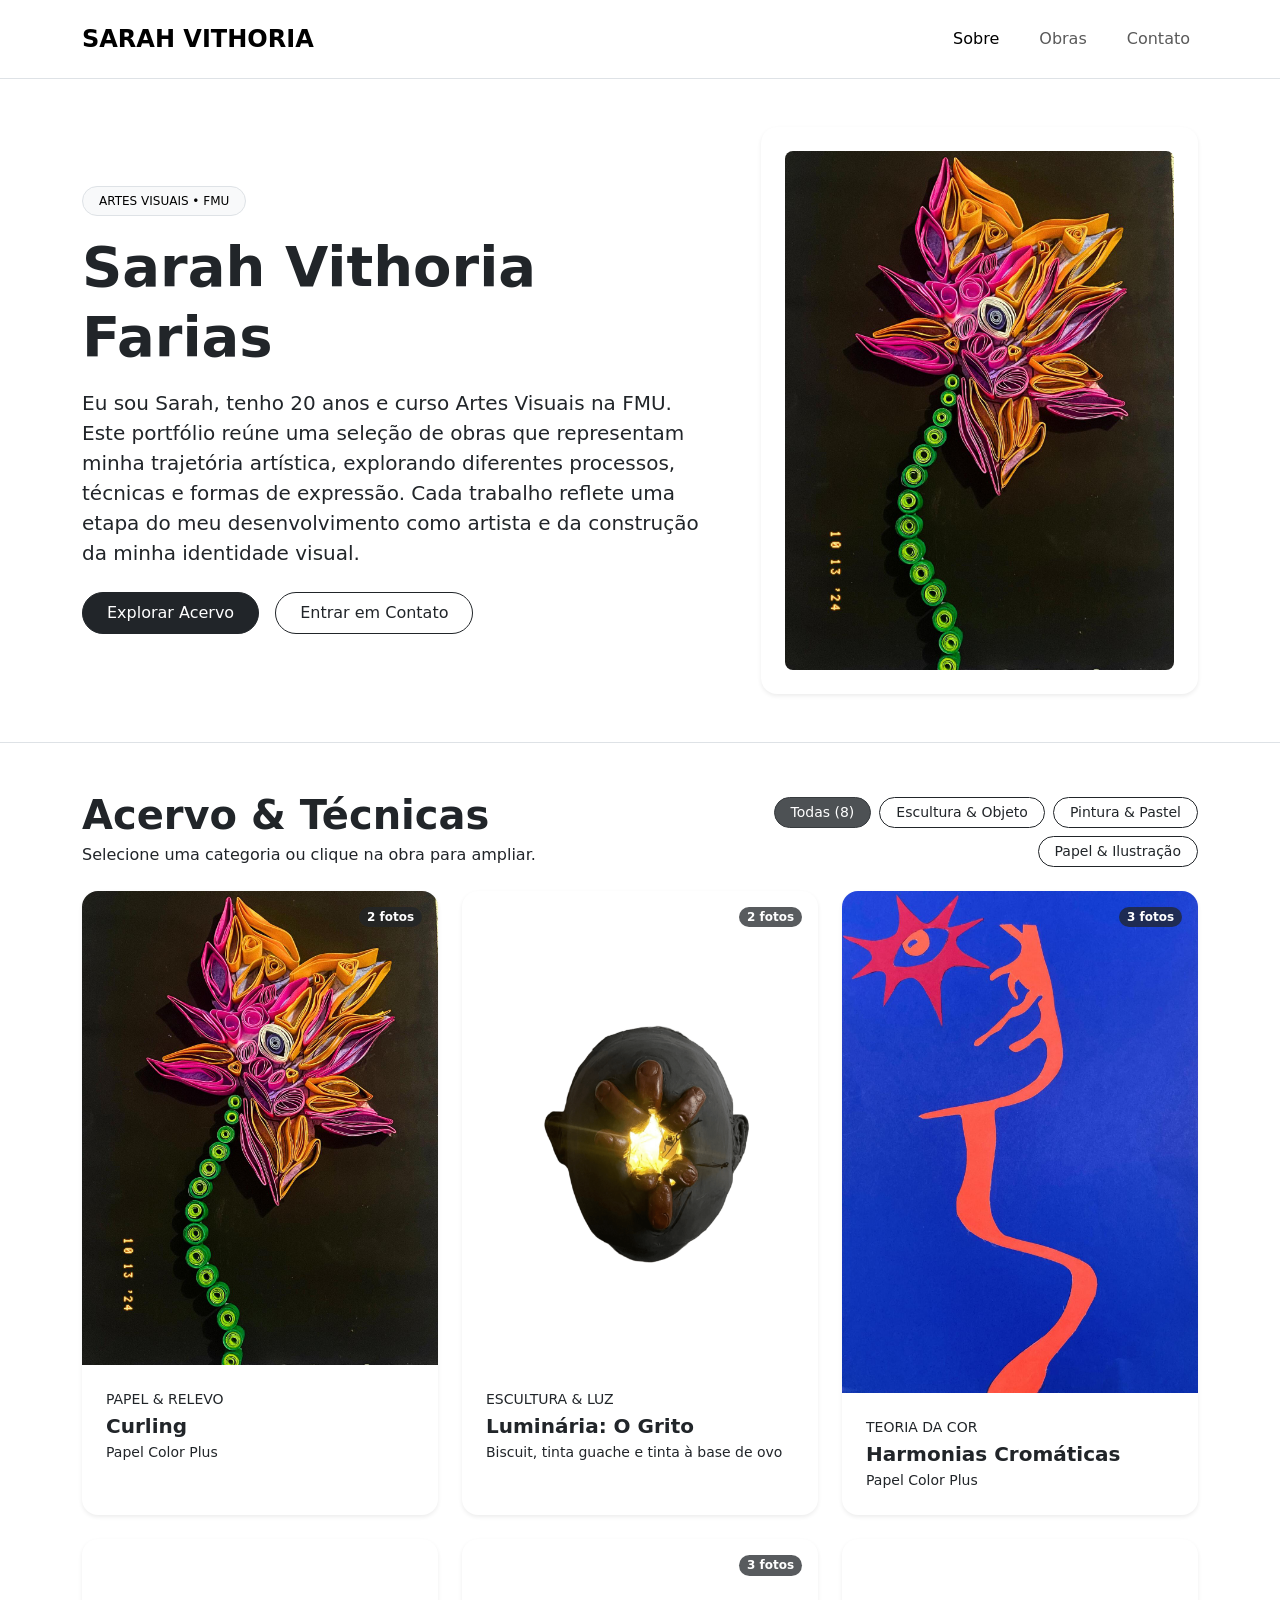
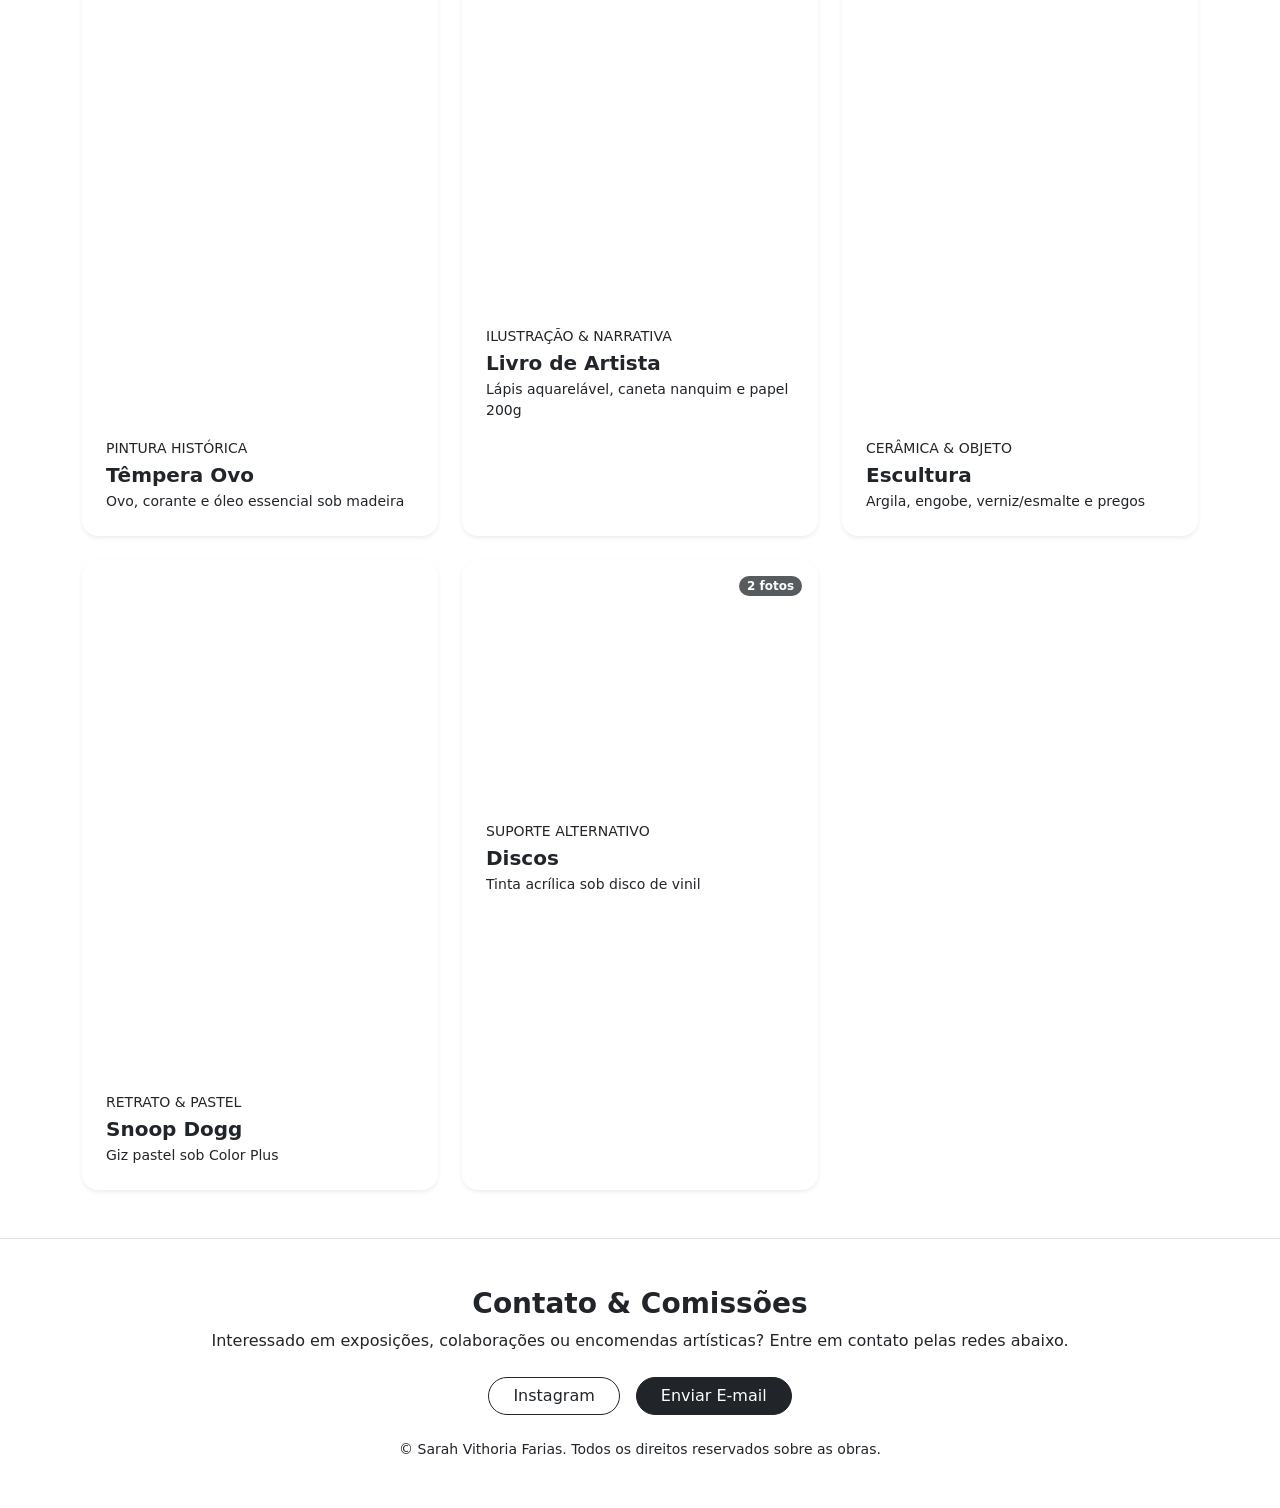
==== index.html @ d088f9b6 "feat: adiciona estrutura de pastas inicial do projeto, cria um index base com 8 obras" ====
<!DOCTYPE html>
<html lang="pt-BR">

<head>
    <meta charset="UTF-8">
    <meta name="viewport" content="width=device-width, initial-scale=1.0">

    <meta http-equiv="Content-Security-Policy"
        content="default-src 'self'; script-src 'self' https://cdn.jsdelivr.net; style-src 'self' https://cdn.jsdelivr.net https://fonts.googleapis.com; font-src 'self' https://fonts.gstatic.com; img-src 'self' data:; connect-src 'self'; frame-ancestors 'none'; base-uri 'self'; form-action 'self';">
    <meta name="referrer" content="strict-origin-when-cross-origin">

    <title>Sarah Vithoria Farias | Portfólio de Artes Visuais</title>
    <meta name="description"
        content="Portfólio artístico de Sarah Vithoria Farias — estudante de Artes Visuais na FMU. Esculturas, ilustrações, têmpera, quilling e pinturas.">
    <meta name="author" content="Sarah Vithoria Farias">

    <link rel="preconnect" href="https://fonts.googleapis.com">
    <link rel="preconnect" href="https://fonts.gstatic.com" crossorigin>
    <link
        href="https://fonts.googleapis.com/css2?family=Cormorant+Garamond:ital,wght@0,500;0,600;0,700;1,500&family=Plus+Jakarta+Sans:wght@300;400;500;600&display=swap"
        rel="stylesheet">

    <link href="https://cdn.jsdelivr.net/npm/bootstrap@5.3.3/dist/css/bootstrap.min.css" rel="stylesheet"
        integrity="sha384-QWTKZyjpPEjISv5WaRU9OFeRpok6YctnYmDr5pNlyT2bRjXh0JMhjY6hW+ALEwIH" crossorigin="anonymous">

    <link rel="stylesheet" href="assets/css/custom.css">
</head>

<body class="bg-gallery text-ink">

    <header class="sticky-top bg-gallery-blur border-bottom border-subtle">
        <nav class="navbar navbar-expand-md py-3" aria-label="Navegação principal">
            <div class="container">
                <a class="navbar-brand font-serif fw-bold fs-4 tracking-wide text-ink" href="#inicio">
                    SARAH VITHORIA
                </a>
                <button class="navbar-toggler border-0 shadow-none" type="button" data-bs-toggle="collapse"
                    data-bs-target="#menuPrincipal" aria-controls="menuPrincipal" aria-expanded="false"
                    aria-label="Alternar navegação">
                    <span class="navbar-toggler-icon"></span>
                </button>
                <div class="collapse navbar-collapse justify-content-end" id="menuPrincipal">
                    <ul class="navbar-nav gap-md-4 pt-3 pt-md-0">
                        <li class="nav-item">
                            <a class="nav-link active" href="#sobre">Sobre</a>
                        </li>
                        <li class="nav-item">
                            <a class="nav-link" href="#obras">Obras</a>
                        </li>
                        <li class="nav-item">
                            <a class="nav-link" href="#contato">Contato</a>
                        </li>
                    </ul>
                </div>
            </div>
        </nav>
    </header>

    <main id="inicio">

        <section id="sobre" class="py-5 py-lg-6 border-bottom border-subtle">
            <div class="container">
                <div class="row align-items-center g-4 g-lg-5">
                    <div class="col-12 col-lg-7 order-2 order-lg-1">
                        <span
                            class="badge rounded-pill text-bg-light border px-3 py-2 mb-3 text-uppercase tracking-wider small fw-medium">
                            Artes Visuais • FMU
                        </span>
                        <h1 class="display-4 font-serif fw-bold mb-3 lh-sm">
                            Sarah Vithoria Farias
                        </h1>
                        <p class="lead text-muted-ink mb-4">
                            Eu sou Sarah, tenho 20 anos e curso Artes Visuais na FMU. Este portfólio reúne uma seleção
                            de obras que representam minha trajetória artística, explorando diferentes processos,
                            técnicas e formas de expressão. Cada trabalho reflete uma etapa do meu desenvolvimento como
                            artista e da construção da minha identidade visual.
                        </p>
                        <div class="d-flex flex-wrap gap-3">
                            <a href="#obras" class="btn btn-dark rounded-pill px-4 py-2">
                                Explorar Acervo
                            </a>
                            <a href="#contato" class="btn btn-outline-dark rounded-pill px-4 py-2">
                                Entrar em Contato
                            </a>
                        </div>
                    </div>

                    <div class="col-12 col-lg-5 order-1 order-lg-2 text-center">
                        <div class="hero-art-frame p-3 p-sm-4 rounded-4 bg-white shadow-sm">
                            <img src="assets/img/obras/curling-01.jpg"
                                alt="Obra Curling em papel Color Plus por Sarah Vithoria Farias"
                                class="img-fluid rounded-3 protected-art" decoding="async">
                        </div>
                    </div>
                </div>
            </div>
        </section>

        <section id="obras" class="py-5 py-lg-6">
            <div class="container">
                <div class="row mb-4 align-items-end">
                    <div class="col-12 col-md-6">
                        <h2 class="display-6 font-serif fw-bold mb-1">Acervo &amp; Técnicas</h2>
                        <p class="text-muted-ink mb-0">Selecione uma categoria ou clique na obra para ampliar.</p>
                    </div>

                    <div class="col-12 col-md-6 mt-3 mt-md-0">
                        <div class="d-flex flex-nowrap flex-md-wrap justify-content-md-end gap-2 overflow-auto pb-2 pb-md-0"
                            role="group" aria-label="Filtrar obras por técnica">
                            <button type="button" class="btn btn-sm btn-dark rounded-pill px-3 filter-btn active"
                                data-filter="all">Todas (8)</button>
                            <button type="button" class="btn btn-sm btn-outline-dark rounded-pill px-3 filter-btn"
                                data-filter="escultura">Escultura &amp; Objeto</button>
                            <button type="button" class="btn btn-sm btn-outline-dark rounded-pill px-3 filter-btn"
                                data-filter="pintura">Pintura &amp; Pastel</button>
                            <button type="button" class="btn btn-sm btn-outline-dark rounded-pill px-3 filter-btn"
                                data-filter="papel">Papel &amp; Ilustração</button>
                        </div>
                    </div>
                </div>

                <div class="row g-4" id="galeria-grid">

                    <article class="col-12 col-sm-6 col-lg-4 art-item" data-category="papel">
                        <div class="card h-100 border-0 shadow-sm rounded-4 overflow-hidden art-card" role="button"
                            tabindex="0" data-title="Curling" data-technique="Papel Color Plus"
                            data-description="Exploração tridimensional de volume, luz, sombra e ritmo cromático através da técnica de quilling/curling em papel Color Plus."
                            data-images="assets/img/obras/curling-01.jpg,assets/img/obras/curling-02.jpg">
                            <div class="art-thumb-wrapper">
                                <img src="assets/img/obras/curling-01.jpg" class="card-img-top protected-art"
                                    alt="Curling - Papel Color Plus" loading="lazy" decoding="async">
                                <span
                                    class="badge bg-dark bg-opacity-75 position-absolute top-0 end-0 m-3 rounded-pill">2
                                    fotos</span>
                            </div>
                            <div class="card-body p-4">
                                <span class="text-uppercase small text-muted-ink tracking-wider d-block mb-1">Papel
                                    &amp; Relevo</span>
                                <h3 class="h5 font-serif fw-bold mb-1">Curling</h3>
                                <p class="small text-muted-ink mb-0">Papel Color Plus</p>
                            </div>
                        </div>
                    </article>

                    <article class="col-12 col-sm-6 col-lg-4 art-item" data-category="escultura">
                        <div class="card h-100 border-0 shadow-sm rounded-4 overflow-hidden art-card" role="button"
                            tabindex="0" data-title="Luminária: O Grito"
                            data-technique="Biscuit, tinta guache e tinta à base de ovo"
                            data-description="Escultura funcional que investiga a tensão expressiva e o contraste entre luz interna e opacidade da matéria."
                            data-images="assets/img/obras/luminaria-grito-01.png,assets/img/obras/luminaria-grito-02.png">
                            <div class="art-thumb-wrapper is-cutout">
                                <img src="assets/img/obras/luminaria-grito-01.png" class="card-img-top protected-art"
                                    alt="Luminária: O Grito" loading="lazy" decoding="async">
                                <span
                                    class="badge bg-dark bg-opacity-75 position-absolute top-0 end-0 m-3 rounded-pill">2
                                    fotos</span>
                            </div>
                            <div class="card-body p-4">
                                <span class="text-uppercase small text-muted-ink tracking-wider d-block mb-1">Escultura
                                    &amp; Luz</span>
                                <h3 class="h5 font-serif fw-bold mb-1">Luminária: O Grito</h3>
                                <p class="small text-muted-ink mb-0">Biscuit, tinta guache e tinta à base de ovo</p>
                            </div>
                        </div>
                    </article>

                    <article class="col-12 col-sm-6 col-lg-4 art-item" data-category="papel">
                        <div class="card h-100 border-0 shadow-sm rounded-4 overflow-hidden art-card" role="button"
                            tabindex="0" data-title="Harmonias Cromáticas"
                            data-technique="Papel Color Plus (Recorte e Colagem)"
                            data-description="Série de estudos de contraste simultâneo, temperatura e interação entre cores complementares e análogas."
                            data-images="assets/img/obras/harmonias-cromaticas-01.jpg,assets/img/obras/harmonias-cromaticas-02.jpg,assets/img/obras/harmonias-cromaticas-03.jpg">
                            <div class="art-thumb-wrapper">
                                <img src="assets/img/obras/harmonias-cromaticas-01.jpg"
                                    class="card-img-top protected-art" alt="Harmonias Cromáticas - Papel Color Plus"
                                    loading="lazy" decoding="async">
                                <span
                                    class="badge bg-dark bg-opacity-75 position-absolute top-0 end-0 m-3 rounded-pill">3
                                    fotos</span>
                            </div>
                            <div class="card-body p-4">
                                <span class="text-uppercase small text-muted-ink tracking-wider d-block mb-1">Teoria da
                                    Cor</span>
                                <h3 class="h5 font-serif fw-bold mb-1">Harmonias Cromáticas</h3>
                                <p class="small text-muted-ink mb-0">Papel Color Plus</p>
                            </div>
                        </div>
                    </article>

                    <article class="col-12 col-sm-6 col-lg-4 art-item" data-category="pintura">
                        <div class="card h-100 border-0 shadow-sm rounded-4 overflow-hidden art-card" role="button"
                            tabindex="0" data-title="Têmpera Ovo"
                            data-technique="Ovo, corante e óleo essencial sob madeira"
                            data-description="Pesquisa de técnicas pictóricas históricas utilizando emulsão natural de gema de ovo e pigmentos sobre suporte de madeira."
                            data-images="assets/img/obras/tempera-ovo-01.png">
                            <div class="art-thumb-wrapper is-cutout">
                                <img src="assets/img/obras/tempera-ovo-01.png" class="card-img-top protected-art"
                                    alt="Têmpera Ovo sob madeira" loading="lazy" decoding="async">
                            </div>
                            <div class="card-body p-4">
                                <span class="text-uppercase small text-muted-ink tracking-wider d-block mb-1">Pintura
                                    Histórica</span>
                                <h3 class="h5 font-serif fw-bold mb-1">Têmpera Ovo</h3>
                                <p class="small text-muted-ink mb-0">Ovo, corante e óleo essencial sob madeira</p>
                            </div>
                        </div>
                    </article>

                    <article class="col-12 col-sm-6 col-lg-4 art-item" data-category="papel">
                        <div class="card h-100 border-0 shadow-sm rounded-4 overflow-hidden art-card" role="button"
                            tabindex="0" data-title="Livro de Artista"
                            data-technique="Lápis aquarelável, caneta nanquim e papel 200g"
                            data-description="Narrativas visuais que transitam entre a cultura urbana paulistana, cotidiano e simbolismo gráfico."
                            data-images="assets/img/obras/masp-01.jpg,assets/img/obras/moto-01.jpg,assets/img/obras/pecado-01.jpg">
                            <div class="art-thumb-wrapper">
                                <img src="assets/img/obras/masp-01.jpg" class="card-img-top protected-art"
                                    alt="Livro de Artista - Lápis aquarelável e nanquim" loading="lazy"
                                    decoding="async">
                                <span
                                    class="badge bg-dark bg-opacity-75 position-absolute top-0 end-0 m-3 rounded-pill">3
                                    fotos</span>
                            </div>
                            <div class="card-body p-4">
                                <span class="text-uppercase small text-muted-ink tracking-wider d-block mb-1">Ilustração
                                    &amp; Narrativa</span>
                                <h3 class="h5 font-serif fw-bold mb-1">Livro de Artista</h3>
                                <p class="small text-muted-ink mb-0">Lápis aquarelável, caneta nanquim e papel 200g</p>
                            </div>
                        </div>
                    </article>

                    <article class="col-12 col-sm-6 col-lg-4 art-item" data-category="escultura">
                        <div class="card h-100 border-0 shadow-sm rounded-4 overflow-hidden art-card" role="button"
                            tabindex="0" data-title="Escultura" data-technique="Argila, engobe, verniz/esmalte e pregos"
                            data-description="Composição cerâmica que contrapõe a organicidade da argila esmaltada à rigidez industrial do metal."
                            data-images="assets/img/obras/escultura-pregos-01.png">
                            <div class="art-thumb-wrapper is-cutout">
                                <img src="assets/img/obras/escultura-pregos-01.png" class="card-img-top protected-art"
                                    alt="Escultura em argila e pregos" loading="lazy" decoding="async">
                            </div>
                            <div class="card-body p-4">
                                <span class="text-uppercase small text-muted-ink tracking-wider d-block mb-1">Cerâmica
                                    &amp; Objeto</span>
                                <h3 class="h5 font-serif fw-bold mb-1">Escultura</h3>
                                <p class="small text-muted-ink mb-0">Argila, engobe, verniz/esmalte e pregos</p>
                            </div>
                        </div>
                    </article>

                    <article class="col-12 col-sm-6 col-lg-4 art-item" data-category="pintura">
                        <div class="card h-100 border-0 shadow-sm rounded-4 overflow-hidden art-card" role="button"
                            tabindex="0" data-title="Snoop Dogg" data-technique="Giz pastel sob papel Color Plus"
                            data-description="Retrato monocromático explorando luz, textura e movimento atmosférico com giz pastel seco sobre papel azul."
                            data-images="assets/img/obras/snoop-dogg-01.jpg">
                            <div class="art-thumb-wrapper">
                                <img src="assets/img/obras/snoop-dogg-01.jpg" class="card-img-top protected-art"
                                    alt="Snoop Dogg - Giz pastel sob Color Plus" loading="lazy" decoding="async">
                            </div>
                            <div class="card-body p-4">
                                <span class="text-uppercase small text-muted-ink tracking-wider d-block mb-1">Retrato
                                    &amp; Pastel</span>
                                <h3 class="h5 font-serif fw-bold mb-1">Snoop Dogg</h3>
                                <p class="small text-muted-ink mb-0">Giz pastel sob Color Plus</p>
                            </div>
                        </div>
                    </article>

                    <article class="col-12 col-sm-6 col-lg-4 art-item" data-category="pintura">
                        <div class="card h-100 border-0 shadow-sm rounded-4 overflow-hidden art-card" role="button"
                            tabindex="0" data-title="Discos" data-technique="Tinta acrílica sob disco de vinil"
                            data-description="Ressignificação de suporte analógico através da pintura acrílica com temática celestial e dualidade entre Sol e Lua."
                            data-images="assets/img/obras/disco-01.png,assets/img/obras/disco-02.png">
                            <div class="art-thumb-wrapper is-cutout">
                                <img src="assets/img/obras/disco-01.png" class="card-img-top protected-art"
                                    alt="Discos - Tinta acrílica sob disco de vinil" loading="lazy" decoding="async">
                                <span
                                    class="badge bg-dark bg-opacity-75 position-absolute top-0 end-0 m-3 rounded-pill">2
                                    fotos</span>
                            </div>
                            <div class="card-body p-4">
                                <span class="text-uppercase small text-muted-ink tracking-wider d-block mb-1">Suporte
                                    Alternativo</span>
                                <h3 class="h5 font-serif fw-bold mb-1">Discos</h3>
                                <p class="small text-muted-ink mb-0">Tinta acrílica sob disco de vinil</p>
                            </div>
                        </div>
                    </article>

                </div>
            </div>
        </section>
    </main>

    <footer id="contato" class="py-5 bg-white border-top border-subtle">
        <div class="container text-center">
            <h2 class="h3 font-serif fw-bold mb-2">Contato &amp; Comissões</h2>
            <p class="text-muted-ink mb-4 mx-auto" style="max-width: 520px;">
                Interessado em exposições, colaborações ou encomendas artísticas? Entre em contato pelas redes abaixo.
            </p>
            <div class="d-flex justify-content-center flex-wrap gap-3 mb-4">
                <a href="https://instagram.com/" target="_blank" rel="noopener noreferrer"
                    class="btn btn-outline-dark rounded-pill px-4">
                    Instagram
                </a>
                <a href="mailto:contato@exemplo.com" class="btn btn-dark rounded-pill px-4">
                    Enviar E-mail
                </a>
            </div>
            <p class="small text-muted-ink mb-0">
                &copy; <span id="ano-atual"></span> Sarah Vithoria Farias. Todos os direitos reservados sobre as obras.
            </p>
        </div>
    </footer>

    <div class="modal fade" id="obraModal" tabindex="-1" aria-labelledby="obraModalLabel" aria-hidden="true">
        <div class="modal-dialog modal-dialog-centered modal-lg">
            <div class="modal-content border-0 rounded-4 overflow-hidden shadow-lg">
                <div class="modal-header border-bottom-0 pb-0 px-4 pt-4">
                    <div>
                        <span id="modal-tecnica"
                            class="text-uppercase small text-muted-ink tracking-wider d-block"></span>
                        <h3 class="modal-title h4 font-serif fw-bold" id="obraModalLabel"></h3>
                    </div>
                    <button type="button" class="btn-close shadow-none" data-bs-dismiss="modal"
                        aria-label="Fechar"></button>
                </div>
                <div class="modal-body p-4">
                    <div id="carouselObra" class="carousel slide bg-light rounded-3 overflow-hidden mb-3"
                        data-bs-ride="false">
                        <div class="carousel-inner" id="modal-carousel-inner"></div>
                        <button class="carousel-control-prev" type="button" data-bs-target="#carouselObra"
                            data-bs-slide="prev" id="btn-prev-slide">
                            <span class="carousel-control-prev-icon bg-dark rounded-circle p-3"
                                aria-hidden="true"></span>
                            <span class="visually-hidden">Anterior</span>
                        </button>
                        <button class="carousel-control-next" type="button" data-bs-target="#carouselObra"
                            data-bs-slide="next" id="btn-next-slide">
                            <span class="carousel-control-next-icon bg-dark rounded-circle p-3"
                                aria-hidden="true"></span>
                            <span class="visually-hidden">Próxima</span>
                        </button>
                    </div>
                    <p id="modal-descricao" class="text-muted-ink mb-0"></p>
                </div>
            </div>
        </div>
    </div>

    <script src="https://cdn.jsdelivr.net/npm/bootstrap@5.3.3/dist/js/bootstrap.bundle.min.js"
        integrity="sha384-YvpcrYf0tY3lHB60NNkmXc5s9fDVZLESaAA55NDzOxhy9GkcIdslK1eN7N6jIeHz"
        crossorigin="anonymous"></script>

    <script src="assets/js/app.js"></script>
</body>

</html>
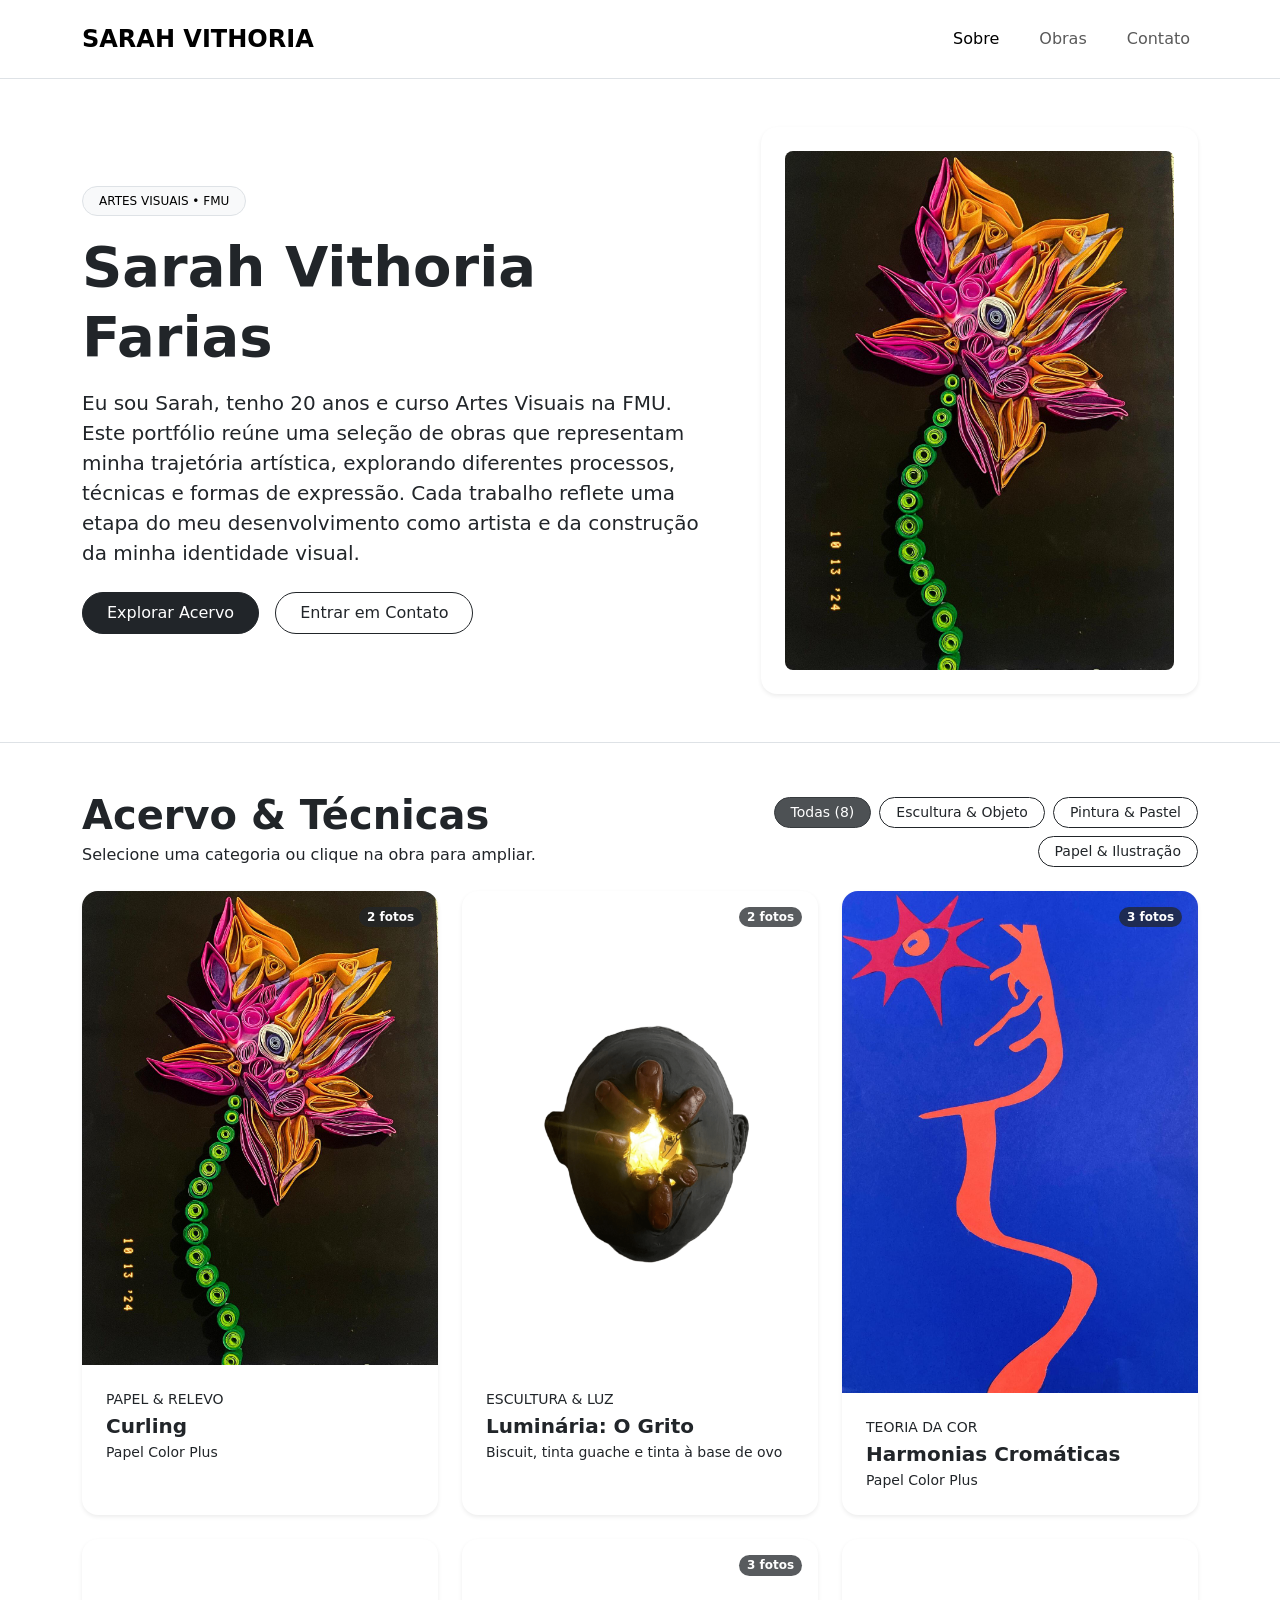
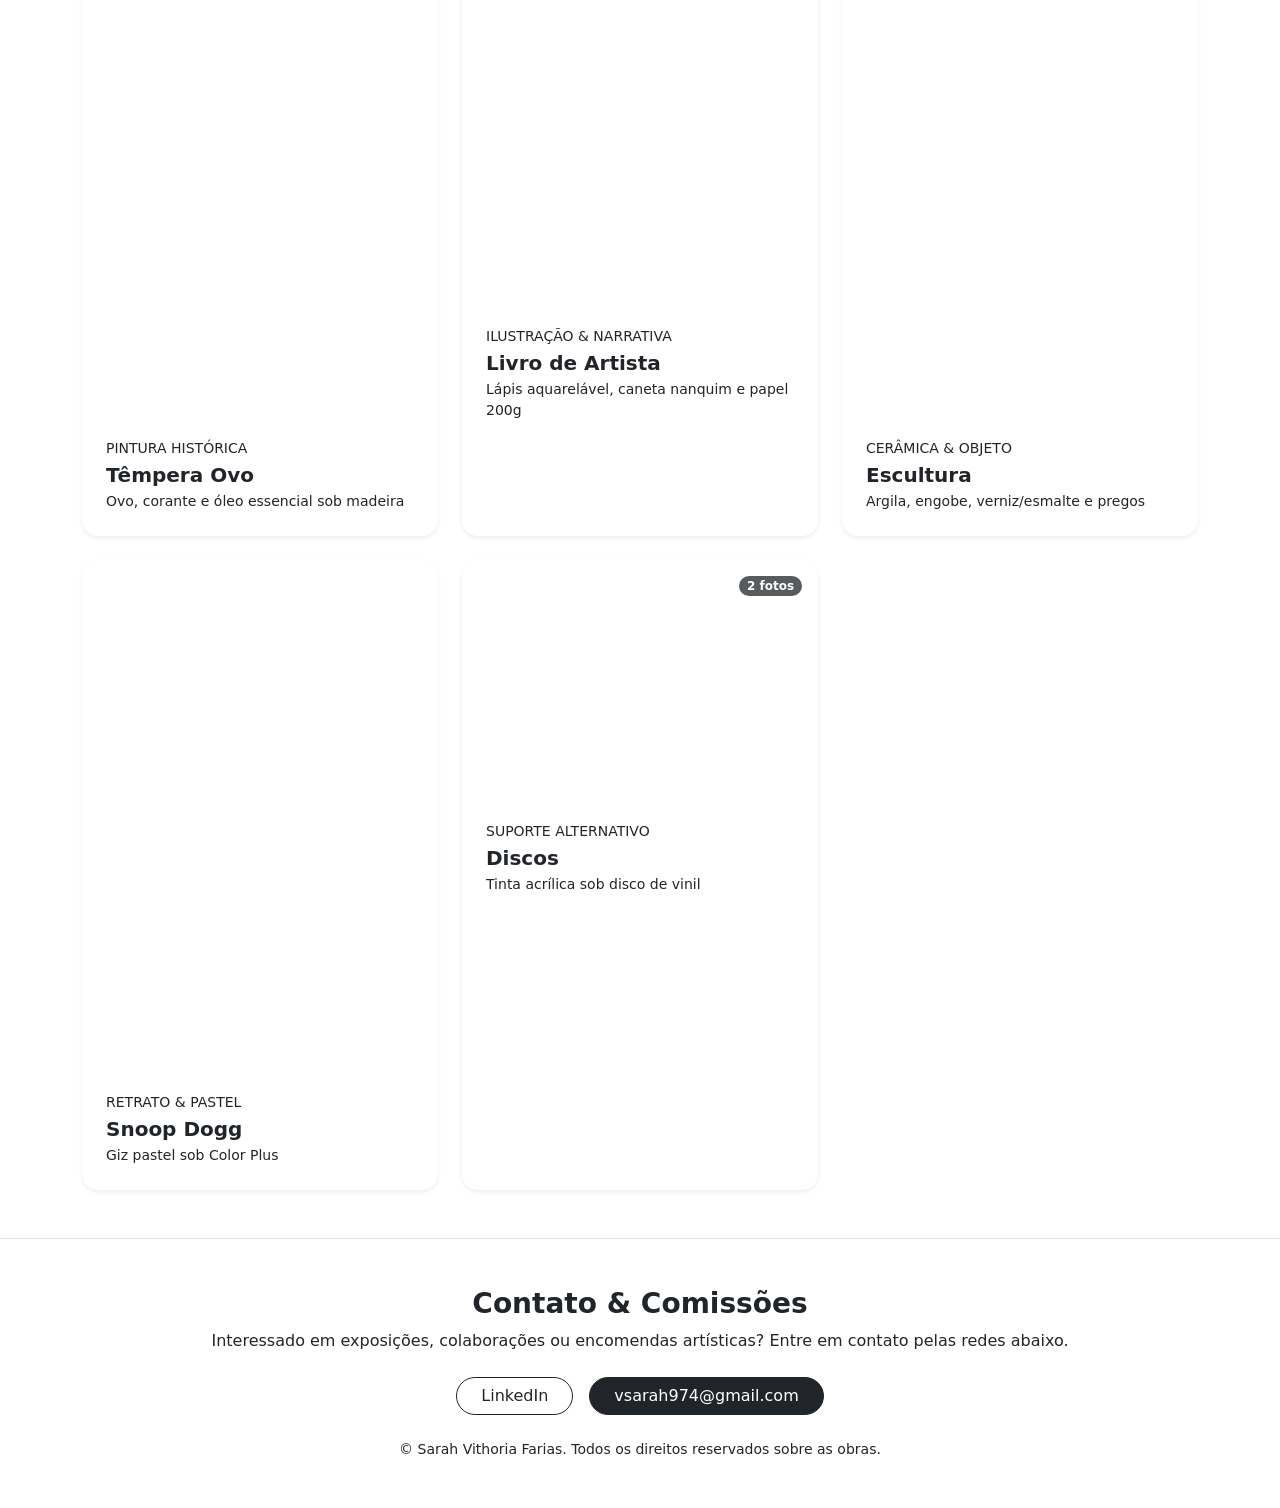
==== commit 211d4772: "feat: adiciona as informações de contato via email e linkedin" ====
--- a/index.html
+++ b/index.html
@@ -298,12 +298,12 @@
                 Interessado em exposições, colaborações ou encomendas artísticas? Entre em contato pelas redes abaixo.
             </p>
             <div class="d-flex justify-content-center flex-wrap gap-3 mb-4">
-                <a href="https://instagram.com/" target="_blank" rel="noopener noreferrer"
-                    class="btn btn-outline-dark rounded-pill px-4">
-                    Instagram
+                <a href="https://www.linkedin.com/in/sarah-vithoria-farias-3789b132b" target="_blank"
+                    rel="noopener noreferrer" class="btn btn-outline-dark rounded-pill px-4">
+                    LinkedIn
                 </a>
-                <a href="mailto:contato@exemplo.com" class="btn btn-dark rounded-pill px-4">
-                    Enviar E-mail
+                <a href="mailto:vsarah974@gmail.com" class="btn btn-dark rounded-pill px-4">
+                    vsarah974@gmail.com
                 </a>
             </div>
             <p class="small text-muted-ink mb-0">
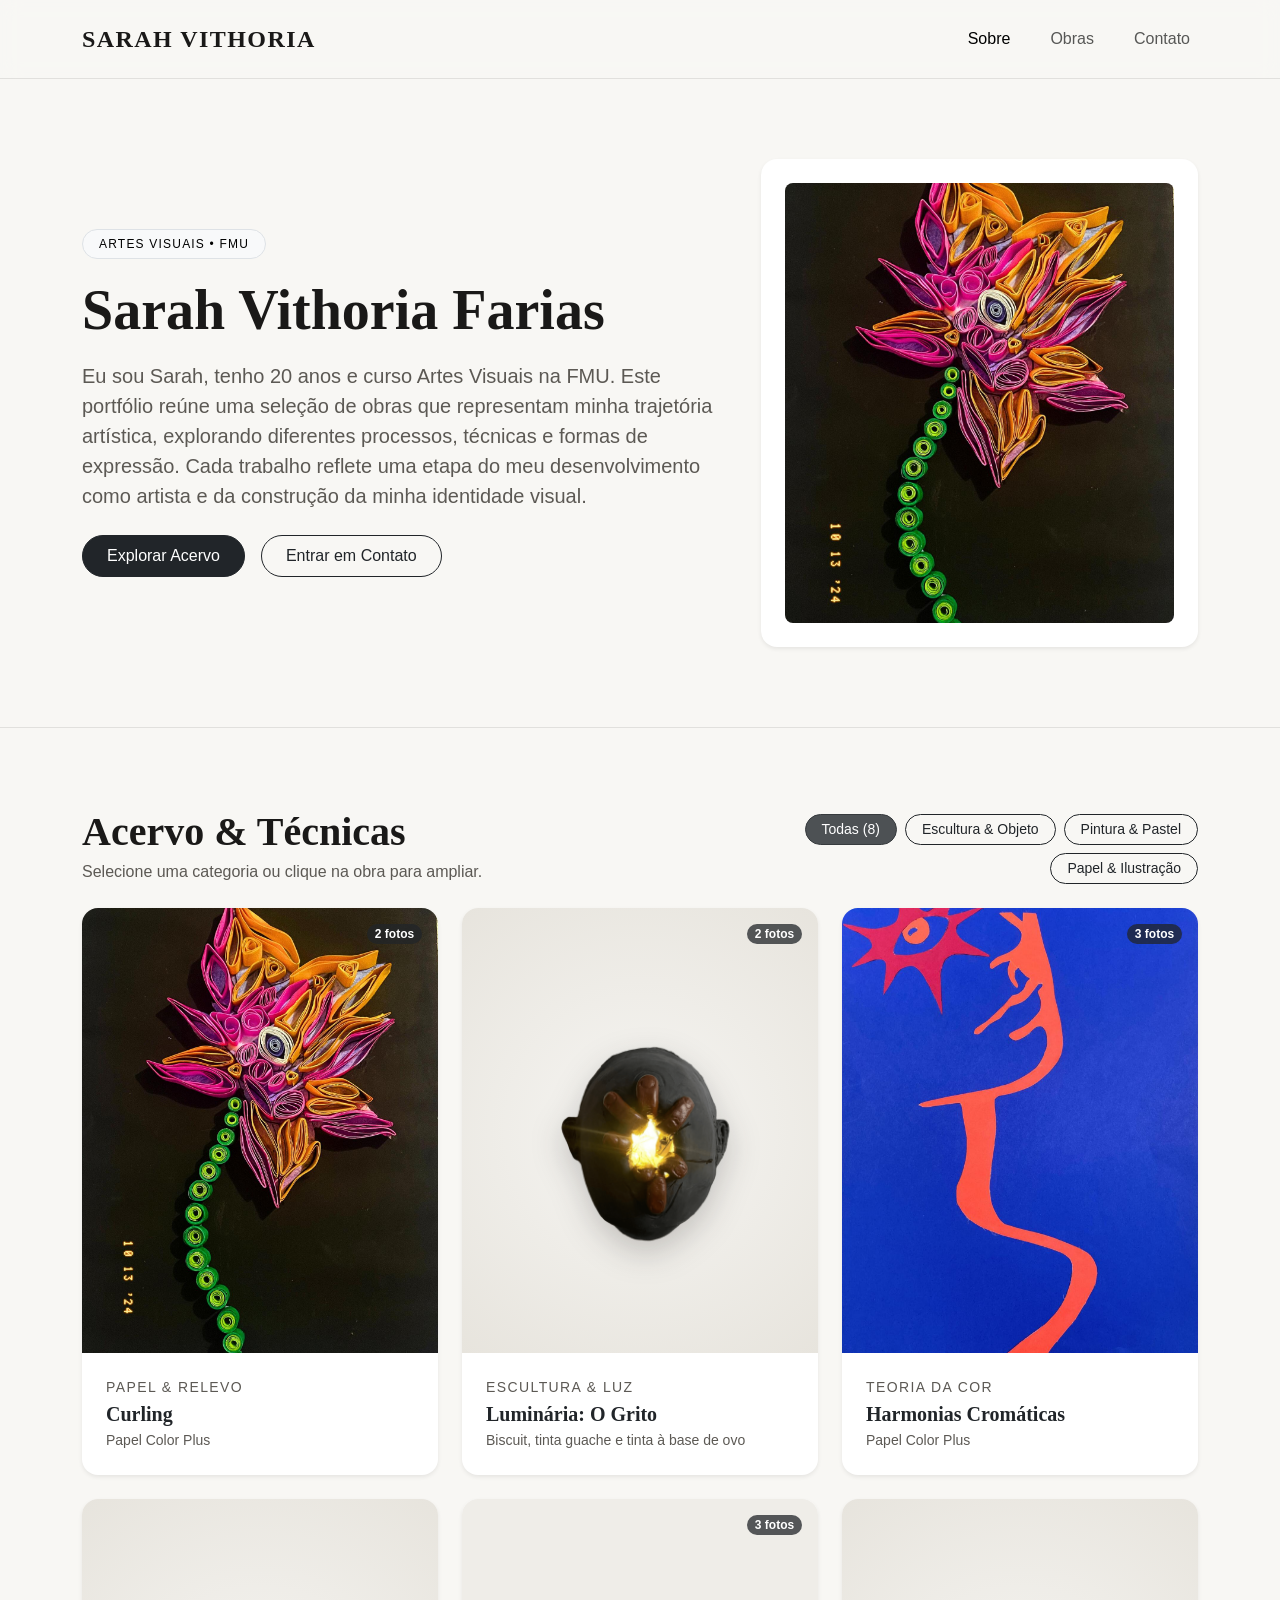
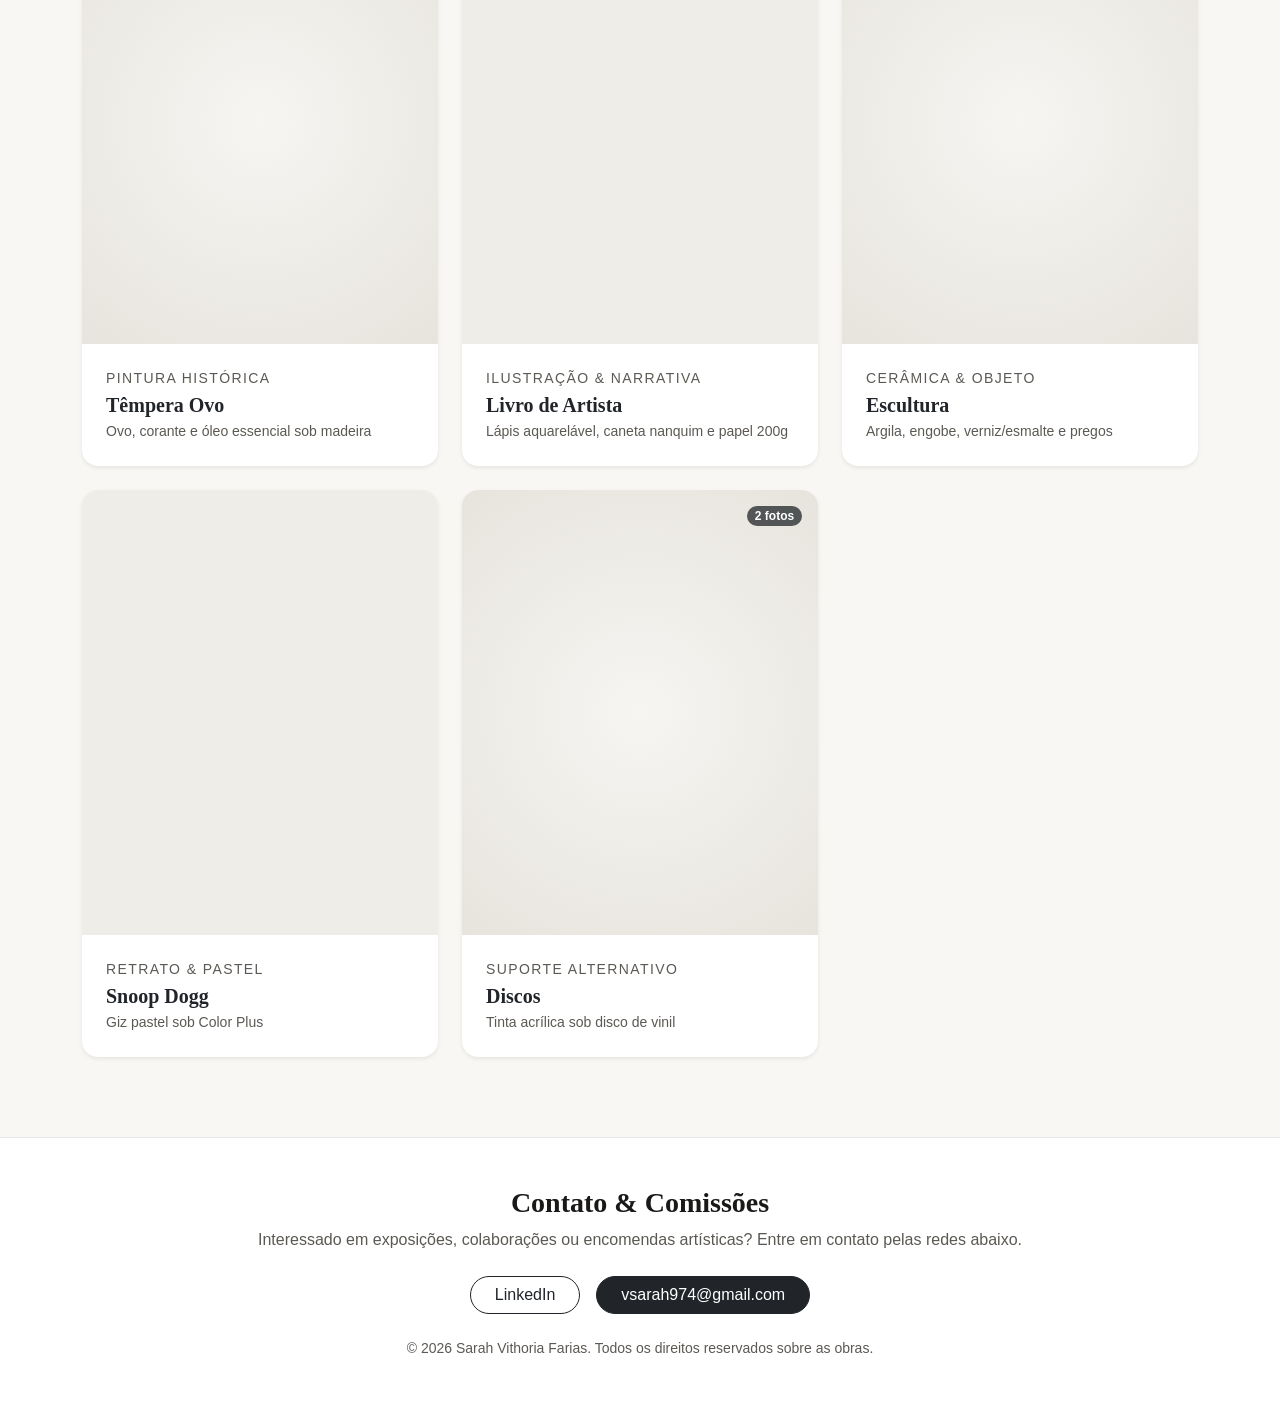
==== commit f80f7adf: "feat: adiciona favicon ao projeto" ====
--- a/index.html
+++ b/index.html
@@ -13,6 +13,13 @@
     <meta name="description"
         content="Portfólio artístico de Sarah Vithoria Farias — estudante de Artes Visuais na FMU. Esculturas, ilustrações, têmpera, quilling e pinturas.">
     <meta name="author" content="Sarah Vithoria Farias">
+
+    <link rel="icon" type="image/png" href="assets/img/favicon/favicon-96x96.png" sizes="96x96" />
+    <link rel="icon" type="image/svg+xml" href="assets/img/favicon/favicon.svg" />
+    <link rel="shortcut icon" href="assets/img/favicon/favicon.ico" />
+    <link rel="apple-touch-icon" sizes="180x180" href="assets/img/favicon/apple-touch-icon.png" />
+    <meta name="apple-mobile-web-app-title" content="Sarah" />
+    <link rel="manifest" href="assets/img/favicon/site.webmanifest" />
 
     <link rel="preconnect" href="https://fonts.googleapis.com">
     <link rel="preconnect" href="https://fonts.gstatic.com" crossorigin>
--- a/assets/css/custom.css
+++ b/assets/css/custom.css
@@ -0,0 +1,137 @@
+:root {
+    --bg-gallery: #f8f7f4;
+    --bg-gallery-card: #efede8;
+    --text-ink: #1a1918;
+    --text-muted-ink: #5c5954;
+    --border-subtle: rgba(26, 25, 24, 0.1);
+}
+
+html {
+    scroll-behavior: smooth;
+}
+
+body.bg-gallery {
+    background-color: var(--bg-gallery);
+    color: var(--text-ink);
+    font-family: 'Plus Jakarta Sans', -apple-system, BlinkMacSystemFont, sans-serif;
+    -webkit-font-smoothing: antialiased;
+}
+
+.font-serif {
+    font-family: 'Cormorant Garamond', Georgia, serif;
+}
+
+.text-ink {
+    color: var(--text-ink) !important;
+}
+
+.text-muted-ink {
+    color: var(--text-muted-ink) !important;
+}
+
+.border-subtle {
+    border-color: var(--border-subtle) !important;
+}
+
+.tracking-wide {
+    letter-spacing: 0.06em;
+}
+
+.tracking-wider {
+    letter-spacing: 0.1em;
+}
+
+.bg-gallery-blur {
+    background-color: rgba(248, 247, 244, 0.88);
+    backdrop-filter: blur(10px);
+    -webkit-backdrop-filter: blur(10px);
+}
+
+@media (min-width: 992px) {
+    .py-lg-6 {
+        padding-top: 5rem !important;
+        padding-bottom: 5rem !important;
+    }
+}
+
+.hero-art-frame img {
+    max-height: 440px;
+    width: 100%;
+    object-fit: cover;
+}
+
+.art-card {
+    background-color: #ffffff;
+    transition: transform 0.28s cubic-bezier(0.22, 1, 0.36, 1),
+        box-shadow 0.28s cubic-bezier(0.22, 1, 0.36, 1);
+    cursor: pointer;
+}
+
+.art-card:hover,
+.art-card:focus-visible {
+    transform: translateY(-6px);
+    box-shadow: 0 14px 30px rgba(26, 25, 24, 0.09) !important;
+    outline: none;
+}
+
+.art-thumb-wrapper {
+    position: relative;
+    aspect-ratio: 4 / 5;
+    overflow: hidden;
+    background-color: var(--bg-gallery-card);
+}
+
+.art-thumb-wrapper:not(.is-cutout) img {
+    width: 100%;
+    height: 100%;
+    object-fit: cover;
+    transition: transform 0.45s ease;
+}
+
+.art-card:hover .art-thumb-wrapper:not(.is-cutout) img {
+    transform: scale(1.04);
+}
+
+.art-thumb-wrapper.is-cutout {
+    display: flex;
+    align-items: center;
+    justify-content: center;
+    padding: 1.75rem;
+    background: radial-gradient(circle at center, #f6f5f2 0%, #e7e4dd 100%);
+}
+
+.art-thumb-wrapper.is-cutout img {
+    width: 100%;
+    height: 100%;
+    object-fit: contain;
+    filter: drop-shadow(0 12px 16px rgba(26, 25, 24, 0.22));
+    transition: transform 0.45s ease, filter 0.45s ease;
+}
+
+.art-card:hover .art-thumb-wrapper.is-cutout img {
+    transform: scale(1.05) translateY(-3px);
+    filter: drop-shadow(0 18px 22px rgba(26, 25, 24, 0.28));
+}
+
+#carouselObra .carousel-item img {
+    max-height: 68vh;
+    width: 100%;
+    object-fit: contain;
+    background-color: var(--bg-gallery-card);
+    padding: 1rem;
+}
+
+.protected-art {
+    user-select: none;
+    -webkit-user-select: none;
+    -webkit-touch-callout: none;
+}
+
+.overflow-auto::-webkit-scrollbar {
+    height: 4px;
+}
+
+.overflow-auto::-webkit-scrollbar-thumb {
+    background-color: rgba(26, 25, 24, 0.2);
+    border-radius: 4px;
+}
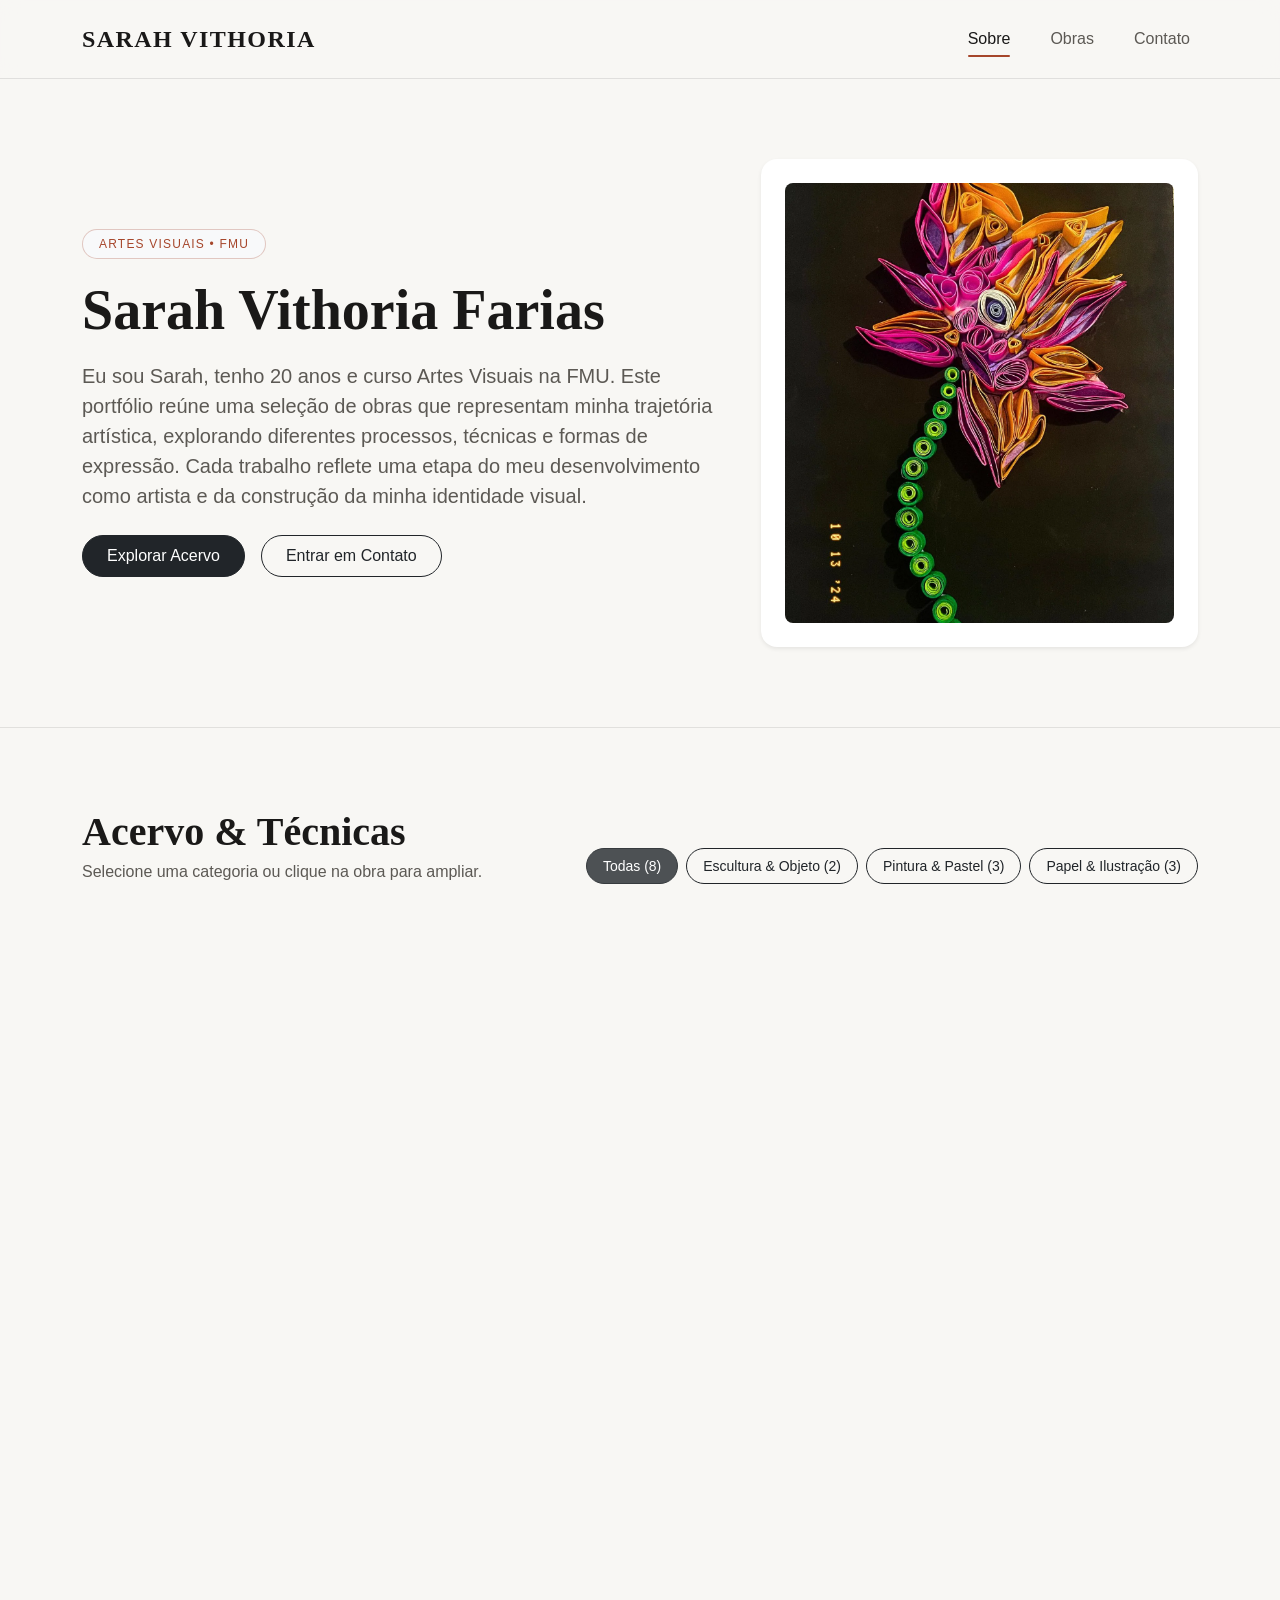
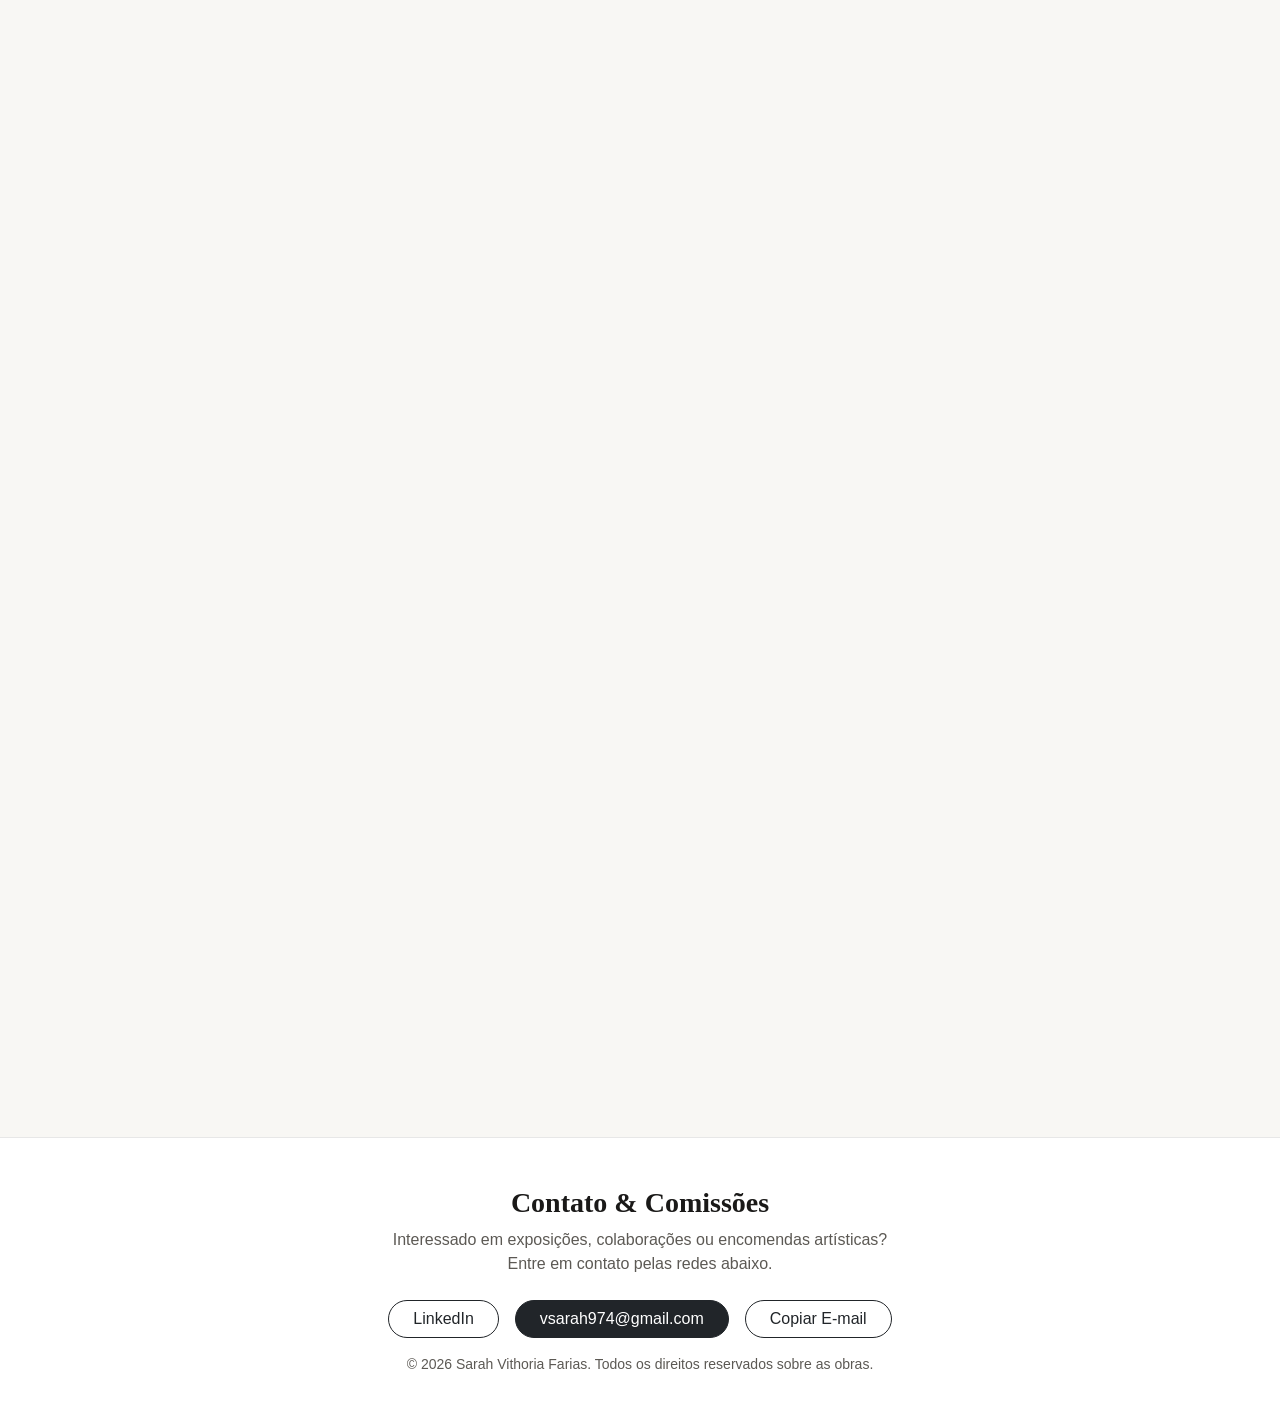
==== commit e26d2f2c: "feat: projeto otimizado, imagens convertidas para webp, linhas desnecessarias removidas e melhorada " ====
--- a/index.html
+++ b/index.html
@@ -6,20 +6,34 @@
     <meta name="viewport" content="width=device-width, initial-scale=1.0">
 
     <meta http-equiv="Content-Security-Policy"
-        content="default-src 'self'; script-src 'self' https://cdn.jsdelivr.net; style-src 'self' https://cdn.jsdelivr.net https://fonts.googleapis.com; font-src 'self' https://fonts.gstatic.com; img-src 'self' data:; connect-src 'self'; frame-ancestors 'none'; base-uri 'self'; form-action 'self';">
+        content="default-src 'self'; script-src 'self' https://cdn.jsdelivr.net; style-src 'self' https://cdn.jsdelivr.net https://fonts.googleapis.com; font-src 'self' https://fonts.gstatic.com; img-src 'self' data:; connect-src 'self'; base-uri 'self'; form-action 'self';">
     <meta name="referrer" content="strict-origin-when-cross-origin">
 
     <title>Sarah Vithoria Farias | Portfólio de Artes Visuais</title>
     <meta name="description"
         content="Portfólio artístico de Sarah Vithoria Farias — estudante de Artes Visuais na FMU. Esculturas, ilustrações, têmpera, quilling e pinturas.">
     <meta name="author" content="Sarah Vithoria Farias">
-
-    <link rel="icon" type="image/png" href="assets/img/favicon/favicon-96x96.png" sizes="96x96" />
-    <link rel="icon" type="image/svg+xml" href="assets/img/favicon/favicon.svg" />
-    <link rel="shortcut icon" href="assets/img/favicon/favicon.ico" />
-    <link rel="apple-touch-icon" sizes="180x180" href="assets/img/favicon/apple-touch-icon.png" />
-    <meta name="apple-mobile-web-app-title" content="Sarah" />
-    <link rel="manifest" href="assets/img/favicon/site.webmanifest" />
+    <meta name="theme-color" content="#f8f7f4">
+
+    <meta property="og:type" content="website">
+    <meta property="og:locale" content="pt_BR">
+    <meta property="og:title" content="Sarah Vithoria Farias | Portfólio de Artes Visuais">
+    <meta property="og:description"
+        content="Seleção de obras de Sarah Vithoria Farias (Artes Visuais — FMU): esculturas, ilustrações, têmpera, quilling e pinturas.">
+    <meta property="og:image" content="assets/img/obras/curling-01.webp">
+    <meta property="og:image:alt" content="Obra Curling em papel Color Plus por Sarah Vithoria Farias">
+    <meta name="twitter:card" content="summary_large_image">
+    <meta name="twitter:title" content="Sarah Vithoria Farias | Portfólio de Artes Visuais">
+    <meta name="twitter:description"
+        content="Seleção de obras de Sarah Vithoria Farias: esculturas, ilustrações, têmpera, quilling e pinturas.">
+    <meta name="twitter:image" content="assets/img/obras/curling-01.webp">
+
+    <link rel="icon" type="image/png" href="assets/img/favicon/favicon-96x96.png" sizes="96x96">
+    <link rel="icon" type="image/svg+xml" href="assets/img/favicon/favicon.svg">
+    <link rel="shortcut icon" href="assets/img/favicon/favicon.ico">
+    <link rel="apple-touch-icon" sizes="180x180" href="assets/img/favicon/apple-touch-icon.png">
+    <meta name="apple-mobile-web-app-title" content="Sarah Farias">
+    <link rel="manifest" href="assets/img/favicon/site.webmanifest">
 
     <link rel="preconnect" href="https://fonts.googleapis.com">
     <link rel="preconnect" href="https://fonts.gstatic.com" crossorigin>
@@ -34,11 +48,12 @@
 </head>
 
 <body class="bg-gallery text-ink">
+    <a href="#sobre" class="skip-link visually-hidden-focusable">Pular para o conteúdo principal</a>
 
     <header class="sticky-top bg-gallery-blur border-bottom border-subtle">
         <nav class="navbar navbar-expand-md py-3" aria-label="Navegação principal">
             <div class="container">
-                <a class="navbar-brand font-serif fw-bold fs-4 tracking-wide text-ink" href="#inicio">
+                <a class="navbar-brand font-serif fw-bold fs-4 tracking-wide text-ink" href="#sobre">
                     SARAH VITHORIA
                 </a>
                 <button class="navbar-toggler border-0 shadow-none" type="button" data-bs-toggle="collapse"
@@ -49,7 +64,7 @@
                 <div class="collapse navbar-collapse justify-content-end" id="menuPrincipal">
                     <ul class="navbar-nav gap-md-4 pt-3 pt-md-0">
                         <li class="nav-item">
-                            <a class="nav-link active" href="#sobre">Sobre</a>
+                            <a class="nav-link active" href="#sobre" aria-current="true">Sobre</a>
                         </li>
                         <li class="nav-item">
                             <a class="nav-link" href="#obras">Obras</a>
@@ -63,14 +78,14 @@
         </nav>
     </header>
 
-    <main id="inicio">
+    <main id="conteudo-principal">
 
         <section id="sobre" class="py-5 py-lg-6 border-bottom border-subtle">
             <div class="container">
                 <div class="row align-items-center g-4 g-lg-5">
                     <div class="col-12 col-lg-7 order-2 order-lg-1">
                         <span
-                            class="badge rounded-pill text-bg-light border px-3 py-2 mb-3 text-uppercase tracking-wider small fw-medium">
+                            class="badge rounded-pill text-bg-light border px-3 py-2 mb-3 text-uppercase tracking-wider small fw-medium accent-badge">
                             Artes Visuais • FMU
                         </span>
                         <h1 class="display-4 font-serif fw-bold mb-3 lh-sm">
@@ -94,9 +109,10 @@
 
                     <div class="col-12 col-lg-5 order-1 order-lg-2 text-center">
                         <div class="hero-art-frame p-3 p-sm-4 rounded-4 bg-white shadow-sm">
-                            <img src="assets/img/obras/curling-01.jpg"
+                            <img src="assets/img/obras/curling-01.webp"
                                 alt="Obra Curling em papel Color Plus por Sarah Vithoria Farias"
-                                class="img-fluid rounded-3 protected-art" decoding="async">
+                                class="img-fluid rounded-3 protected-art" width="1200" height="1600"
+                                fetchpriority="high" decoding="async">
                         </div>
                     </div>
                 </div>
@@ -106,194 +122,35 @@
         <section id="obras" class="py-5 py-lg-6">
             <div class="container">
                 <div class="row mb-4 align-items-end">
-                    <div class="col-12 col-md-6">
+                    <div class="col-12 col-lg-5">
                         <h2 class="display-6 font-serif fw-bold mb-1">Acervo &amp; Técnicas</h2>
                         <p class="text-muted-ink mb-0">Selecione uma categoria ou clique na obra para ampliar.</p>
                     </div>
 
-                    <div class="col-12 col-md-6 mt-3 mt-md-0">
-                        <div class="d-flex flex-nowrap flex-md-wrap justify-content-md-end gap-2 overflow-auto pb-2 pb-md-0"
+                    <div class="col-12 col-lg-7 mt-3 mt-lg-0">
+                        <div class="d-flex flex-nowrap flex-md-wrap justify-content-lg-end gap-2 overflow-auto pb-2 pb-md-0"
                             role="group" aria-label="Filtrar obras por técnica">
                             <button type="button" class="btn btn-sm btn-dark rounded-pill px-3 filter-btn active"
-                                data-filter="all">Todas (8)</button>
+                                data-filter="all" aria-pressed="true">Todas (8)</button>
                             <button type="button" class="btn btn-sm btn-outline-dark rounded-pill px-3 filter-btn"
-                                data-filter="escultura">Escultura &amp; Objeto</button>
+                                data-filter="escultura" aria-pressed="false">Escultura &amp; Objeto (2)</button>
                             <button type="button" class="btn btn-sm btn-outline-dark rounded-pill px-3 filter-btn"
-                                data-filter="pintura">Pintura &amp; Pastel</button>
+                                data-filter="pintura" aria-pressed="false">Pintura &amp; Pastel (3)</button>
                             <button type="button" class="btn btn-sm btn-outline-dark rounded-pill px-3 filter-btn"
-                                data-filter="papel">Papel &amp; Ilustração</button>
+                                data-filter="papel" aria-pressed="false">Papel &amp; Ilustração (3)</button>
                         </div>
                     </div>
                 </div>
 
-                <div class="row g-4" id="galeria-grid">
-
-                    <article class="col-12 col-sm-6 col-lg-4 art-item" data-category="papel">
-                        <div class="card h-100 border-0 shadow-sm rounded-4 overflow-hidden art-card" role="button"
-                            tabindex="0" data-title="Curling" data-technique="Papel Color Plus"
-                            data-description="Exploração tridimensional de volume, luz, sombra e ritmo cromático através da técnica de quilling/curling em papel Color Plus."
-                            data-images="assets/img/obras/curling-01.jpg,assets/img/obras/curling-02.jpg">
-                            <div class="art-thumb-wrapper">
-                                <img src="assets/img/obras/curling-01.jpg" class="card-img-top protected-art"
-                                    alt="Curling - Papel Color Plus" loading="lazy" decoding="async">
-                                <span
-                                    class="badge bg-dark bg-opacity-75 position-absolute top-0 end-0 m-3 rounded-pill">2
-                                    fotos</span>
-                            </div>
-                            <div class="card-body p-4">
-                                <span class="text-uppercase small text-muted-ink tracking-wider d-block mb-1">Papel
-                                    &amp; Relevo</span>
-                                <h3 class="h5 font-serif fw-bold mb-1">Curling</h3>
-                                <p class="small text-muted-ink mb-0">Papel Color Plus</p>
-                            </div>
-                        </div>
-                    </article>
-
-                    <article class="col-12 col-sm-6 col-lg-4 art-item" data-category="escultura">
-                        <div class="card h-100 border-0 shadow-sm rounded-4 overflow-hidden art-card" role="button"
-                            tabindex="0" data-title="Luminária: O Grito"
-                            data-technique="Biscuit, tinta guache e tinta à base de ovo"
-                            data-description="Escultura funcional que investiga a tensão expressiva e o contraste entre luz interna e opacidade da matéria."
-                            data-images="assets/img/obras/luminaria-grito-01.png,assets/img/obras/luminaria-grito-02.png">
-                            <div class="art-thumb-wrapper is-cutout">
-                                <img src="assets/img/obras/luminaria-grito-01.png" class="card-img-top protected-art"
-                                    alt="Luminária: O Grito" loading="lazy" decoding="async">
-                                <span
-                                    class="badge bg-dark bg-opacity-75 position-absolute top-0 end-0 m-3 rounded-pill">2
-                                    fotos</span>
-                            </div>
-                            <div class="card-body p-4">
-                                <span class="text-uppercase small text-muted-ink tracking-wider d-block mb-1">Escultura
-                                    &amp; Luz</span>
-                                <h3 class="h5 font-serif fw-bold mb-1">Luminária: O Grito</h3>
-                                <p class="small text-muted-ink mb-0">Biscuit, tinta guache e tinta à base de ovo</p>
-                            </div>
-                        </div>
-                    </article>
-
-                    <article class="col-12 col-sm-6 col-lg-4 art-item" data-category="papel">
-                        <div class="card h-100 border-0 shadow-sm rounded-4 overflow-hidden art-card" role="button"
-                            tabindex="0" data-title="Harmonias Cromáticas"
-                            data-technique="Papel Color Plus (Recorte e Colagem)"
-                            data-description="Série de estudos de contraste simultâneo, temperatura e interação entre cores complementares e análogas."
-                            data-images="assets/img/obras/harmonias-cromaticas-01.jpg,assets/img/obras/harmonias-cromaticas-02.jpg,assets/img/obras/harmonias-cromaticas-03.jpg">
-                            <div class="art-thumb-wrapper">
-                                <img src="assets/img/obras/harmonias-cromaticas-01.jpg"
-                                    class="card-img-top protected-art" alt="Harmonias Cromáticas - Papel Color Plus"
-                                    loading="lazy" decoding="async">
-                                <span
-                                    class="badge bg-dark bg-opacity-75 position-absolute top-0 end-0 m-3 rounded-pill">3
-                                    fotos</span>
-                            </div>
-                            <div class="card-body p-4">
-                                <span class="text-uppercase small text-muted-ink tracking-wider d-block mb-1">Teoria da
-                                    Cor</span>
-                                <h3 class="h5 font-serif fw-bold mb-1">Harmonias Cromáticas</h3>
-                                <p class="small text-muted-ink mb-0">Papel Color Plus</p>
-                            </div>
-                        </div>
-                    </article>
-
-                    <article class="col-12 col-sm-6 col-lg-4 art-item" data-category="pintura">
-                        <div class="card h-100 border-0 shadow-sm rounded-4 overflow-hidden art-card" role="button"
-                            tabindex="0" data-title="Têmpera Ovo"
-                            data-technique="Ovo, corante e óleo essencial sob madeira"
-                            data-description="Pesquisa de técnicas pictóricas históricas utilizando emulsão natural de gema de ovo e pigmentos sobre suporte de madeira."
-                            data-images="assets/img/obras/tempera-ovo-01.png">
-                            <div class="art-thumb-wrapper is-cutout">
-                                <img src="assets/img/obras/tempera-ovo-01.png" class="card-img-top protected-art"
-                                    alt="Têmpera Ovo sob madeira" loading="lazy" decoding="async">
-                            </div>
-                            <div class="card-body p-4">
-                                <span class="text-uppercase small text-muted-ink tracking-wider d-block mb-1">Pintura
-                                    Histórica</span>
-                                <h3 class="h5 font-serif fw-bold mb-1">Têmpera Ovo</h3>
-                                <p class="small text-muted-ink mb-0">Ovo, corante e óleo essencial sob madeira</p>
-                            </div>
-                        </div>
-                    </article>
-
-                    <article class="col-12 col-sm-6 col-lg-4 art-item" data-category="papel">
-                        <div class="card h-100 border-0 shadow-sm rounded-4 overflow-hidden art-card" role="button"
-                            tabindex="0" data-title="Livro de Artista"
-                            data-technique="Lápis aquarelável, caneta nanquim e papel 200g"
-                            data-description="Narrativas visuais que transitam entre a cultura urbana paulistana, cotidiano e simbolismo gráfico."
-                            data-images="assets/img/obras/masp-01.jpg,assets/img/obras/moto-01.jpg,assets/img/obras/pecado-01.jpg">
-                            <div class="art-thumb-wrapper">
-                                <img src="assets/img/obras/masp-01.jpg" class="card-img-top protected-art"
-                                    alt="Livro de Artista - Lápis aquarelável e nanquim" loading="lazy"
-                                    decoding="async">
-                                <span
-                                    class="badge bg-dark bg-opacity-75 position-absolute top-0 end-0 m-3 rounded-pill">3
-                                    fotos</span>
-                            </div>
-                            <div class="card-body p-4">
-                                <span class="text-uppercase small text-muted-ink tracking-wider d-block mb-1">Ilustração
-                                    &amp; Narrativa</span>
-                                <h3 class="h5 font-serif fw-bold mb-1">Livro de Artista</h3>
-                                <p class="small text-muted-ink mb-0">Lápis aquarelável, caneta nanquim e papel 200g</p>
-                            </div>
-                        </div>
-                    </article>
-
-                    <article class="col-12 col-sm-6 col-lg-4 art-item" data-category="escultura">
-                        <div class="card h-100 border-0 shadow-sm rounded-4 overflow-hidden art-card" role="button"
-                            tabindex="0" data-title="Escultura" data-technique="Argila, engobe, verniz/esmalte e pregos"
-                            data-description="Composição cerâmica que contrapõe a organicidade da argila esmaltada à rigidez industrial do metal."
-                            data-images="assets/img/obras/escultura-pregos-01.png">
-                            <div class="art-thumb-wrapper is-cutout">
-                                <img src="assets/img/obras/escultura-pregos-01.png" class="card-img-top protected-art"
-                                    alt="Escultura em argila e pregos" loading="lazy" decoding="async">
-                            </div>
-                            <div class="card-body p-4">
-                                <span class="text-uppercase small text-muted-ink tracking-wider d-block mb-1">Cerâmica
-                                    &amp; Objeto</span>
-                                <h3 class="h5 font-serif fw-bold mb-1">Escultura</h3>
-                                <p class="small text-muted-ink mb-0">Argila, engobe, verniz/esmalte e pregos</p>
-                            </div>
-                        </div>
-                    </article>
-
-                    <article class="col-12 col-sm-6 col-lg-4 art-item" data-category="pintura">
-                        <div class="card h-100 border-0 shadow-sm rounded-4 overflow-hidden art-card" role="button"
-                            tabindex="0" data-title="Snoop Dogg" data-technique="Giz pastel sob papel Color Plus"
-                            data-description="Retrato monocromático explorando luz, textura e movimento atmosférico com giz pastel seco sobre papel azul."
-                            data-images="assets/img/obras/snoop-dogg-01.jpg">
-                            <div class="art-thumb-wrapper">
-                                <img src="assets/img/obras/snoop-dogg-01.jpg" class="card-img-top protected-art"
-                                    alt="Snoop Dogg - Giz pastel sob Color Plus" loading="lazy" decoding="async">
-                            </div>
-                            <div class="card-body p-4">
-                                <span class="text-uppercase small text-muted-ink tracking-wider d-block mb-1">Retrato
-                                    &amp; Pastel</span>
-                                <h3 class="h5 font-serif fw-bold mb-1">Snoop Dogg</h3>
-                                <p class="small text-muted-ink mb-0">Giz pastel sob Color Plus</p>
-                            </div>
-                        </div>
-                    </article>
-
-                    <article class="col-12 col-sm-6 col-lg-4 art-item" data-category="pintura">
-                        <div class="card h-100 border-0 shadow-sm rounded-4 overflow-hidden art-card" role="button"
-                            tabindex="0" data-title="Discos" data-technique="Tinta acrílica sob disco de vinil"
-                            data-description="Ressignificação de suporte analógico através da pintura acrílica com temática celestial e dualidade entre Sol e Lua."
-                            data-images="assets/img/obras/disco-01.png,assets/img/obras/disco-02.png">
-                            <div class="art-thumb-wrapper is-cutout">
-                                <img src="assets/img/obras/disco-01.png" class="card-img-top protected-art"
-                                    alt="Discos - Tinta acrílica sob disco de vinil" loading="lazy" decoding="async">
-                                <span
-                                    class="badge bg-dark bg-opacity-75 position-absolute top-0 end-0 m-3 rounded-pill">2
-                                    fotos</span>
-                            </div>
-                            <div class="card-body p-4">
-                                <span class="text-uppercase small text-muted-ink tracking-wider d-block mb-1">Suporte
-                                    Alternativo</span>
-                                <h3 class="h5 font-serif fw-bold mb-1">Discos</h3>
-                                <p class="small text-muted-ink mb-0">Tinta acrílica sob disco de vinil</p>
-                            </div>
-                        </div>
-                    </article>
-
-                </div>
+                <p id="galeria-status" class="visually-hidden" aria-live="polite"></p>
+
+                <div class="row g-4" id="galeria-grid"></div>
+
+                <noscript>
+                    <p class="text-muted-ink mt-3">
+                        Ative o JavaScript no navegador para visualizar e filtrar a galeria interativa de obras.
+                    </p>
+                </noscript>
             </div>
         </section>
     </main>
@@ -301,18 +158,22 @@
     <footer id="contato" class="py-5 bg-white border-top border-subtle">
         <div class="container text-center">
             <h2 class="h3 font-serif fw-bold mb-2">Contato &amp; Comissões</h2>
-            <p class="text-muted-ink mb-4 mx-auto" style="max-width: 520px;">
+            <p class="text-muted-ink mb-4 mx-auto footer-lead">
                 Interessado em exposições, colaborações ou encomendas artísticas? Entre em contato pelas redes abaixo.
             </p>
-            <div class="d-flex justify-content-center flex-wrap gap-3 mb-4">
+            <div class="d-flex justify-content-center flex-wrap gap-3 mb-3">
                 <a href="https://www.linkedin.com/in/sarah-vithoria-farias-3789b132b" target="_blank"
                     rel="noopener noreferrer" class="btn btn-outline-dark rounded-pill px-4">
                     LinkedIn
                 </a>
-                <a href="mailto:vsarah974@gmail.com" class="btn btn-dark rounded-pill px-4">
-                    vsarah974@gmail.com
+                <a id="email-link" href="#contato" class="btn btn-dark rounded-pill px-4">
+                    Enviar E-mail
                 </a>
-            </div>
+                <button type="button" id="copy-email-btn" class="btn btn-outline-dark rounded-pill px-4">
+                    Copiar E-mail
+                </button>
+            </div>
+            <p id="copy-feedback" class="small text-accent fw-medium mb-3" aria-live="polite"></p>
             <p class="small text-muted-ink mb-0">
                 &copy; <span id="ano-atual"></span> Sarah Vithoria Farias. Todos os direitos reservados sobre as obras.
             </p>
@@ -322,18 +183,22 @@
     <div class="modal fade" id="obraModal" tabindex="-1" aria-labelledby="obraModalLabel" aria-hidden="true">
         <div class="modal-dialog modal-dialog-centered modal-lg">
             <div class="modal-content border-0 rounded-4 overflow-hidden shadow-lg">
-                <div class="modal-header border-bottom-0 pb-0 px-4 pt-4">
+                <div class="modal-header border-bottom-0 pb-0 px-4 pt-4 align-items-start">
                     <div>
                         <span id="modal-tecnica"
                             class="text-uppercase small text-muted-ink tracking-wider d-block"></span>
                         <h3 class="modal-title h4 font-serif fw-bold" id="obraModalLabel"></h3>
                     </div>
-                    <button type="button" class="btn-close shadow-none" data-bs-dismiss="modal"
-                        aria-label="Fechar"></button>
+                    <div class="d-flex align-items-center gap-2 ms-auto">
+                        <span id="modal-slide-counter"
+                            class="badge rounded-pill text-bg-light border fw-medium d-none"></span>
+                        <button type="button" class="btn-close shadow-none" data-bs-dismiss="modal"
+                            aria-label="Fechar"></button>
+                    </div>
                 </div>
                 <div class="modal-body p-4">
-                    <div id="carouselObra" class="carousel slide bg-light rounded-3 overflow-hidden mb-3"
-                        data-bs-ride="false">
+                    <div id="carouselObra" class="carousel slide bg-light rounded-3 overflow-hidden mb-3">
+                        <div class="carousel-indicators" id="modal-carousel-indicators"></div>
                         <div class="carousel-inner" id="modal-carousel-inner"></div>
                         <button class="carousel-control-prev" type="button" data-bs-target="#carouselObra"
                             data-bs-slide="prev" id="btn-prev-slide">
@@ -348,7 +213,13 @@
                             <span class="visually-hidden">Próxima</span>
                         </button>
                     </div>
-                    <p id="modal-descricao" class="text-muted-ink mb-0"></p>
+                    <div class="d-flex flex-column flex-sm-row justify-content-between align-items-sm-end gap-3">
+                        <p id="modal-descricao" class="text-muted-ink mb-0"></p>
+                        <a id="modal-interesse-btn" href="#contato"
+                            class="btn btn-sm btn-outline-dark rounded-pill px-3 text-nowrap">
+                            Consultar obra
+                        </a>
+                    </div>
                 </div>
             </div>
         </div>
@@ -356,9 +227,10 @@
 
     <script src="https://cdn.jsdelivr.net/npm/bootstrap@5.3.3/dist/js/bootstrap.bundle.min.js"
         integrity="sha384-YvpcrYf0tY3lHB60NNkmXc5s9fDVZLESaAA55NDzOxhy9GkcIdslK1eN7N6jIeHz"
-        crossorigin="anonymous"></script>
-
-    <script src="assets/js/app.js"></script>
+        crossorigin="anonymous" defer></script>
+
+    <script src="assets/js/obras.js" defer></script>
+    <script src="assets/js/app.js" defer></script>
 </body>
 
-</html>+</html>
--- a/assets/css/custom.css
+++ b/assets/css/custom.css
@@ -3,11 +3,23 @@
     --bg-gallery-card: #efede8;
     --text-ink: #1a1918;
     --text-muted-ink: #5c5954;
+    --accent-terracotta: #a6462b;
     --border-subtle: rgba(26, 25, 24, 0.1);
 }
 
 html {
     scroll-behavior: smooth;
+}
+
+@media (prefers-reduced-motion: reduce) {
+    html {
+        scroll-behavior: auto;
+    }
+}
+
+::selection {
+    background-color: var(--accent-terracotta);
+    color: #ffffff;
 }
 
 body.bg-gallery {
@@ -17,6 +29,11 @@
     -webkit-font-smoothing: antialiased;
 }
 
+section[id],
+footer[id] {
+    scroll-margin-top: 5.5rem;
+}
+
 .font-serif {
     font-family: 'Cormorant Garamond', Georgia, serif;
 }
@@ -29,6 +46,10 @@
     color: var(--text-muted-ink) !important;
 }
 
+.text-accent {
+    color: var(--accent-terracotta) !important;
+}
+
 .border-subtle {
     border-color: var(--border-subtle) !important;
 }
@@ -41,10 +62,59 @@
     letter-spacing: 0.1em;
 }
 
+.accent-badge {
+    border-color: rgba(166, 70, 43, 0.28) !important;
+    color: var(--accent-terracotta) !important;
+}
+
+.skip-link:focus {
+    position: fixed;
+    top: 1rem;
+    left: 1rem;
+    z-index: 1080;
+    padding: 0.65rem 1.1rem;
+    border-radius: 999px;
+    background-color: var(--text-ink);
+    color: #ffffff;
+    text-decoration: none;
+    outline: 3px solid var(--accent-terracotta);
+    outline-offset: 2px;
+}
+
 .bg-gallery-blur {
-    background-color: rgba(248, 247, 244, 0.88);
+    background-color: rgba(248, 247, 244, 0.9);
     backdrop-filter: blur(10px);
     -webkit-backdrop-filter: blur(10px);
+}
+
+.navbar-nav .nav-link {
+    position: relative;
+    color: var(--text-muted-ink);
+    transition: color 0.2s ease;
+}
+
+.navbar-nav .nav-link:hover,
+.navbar-nav .nav-link.active {
+    color: var(--text-ink);
+}
+
+.navbar-nav .nav-link.active::after {
+    content: '';
+    position: absolute;
+    left: 0.5rem;
+    right: 0.5rem;
+    bottom: 0.15rem;
+    height: 2px;
+    background-color: var(--accent-terracotta);
+    border-radius: 2px;
+}
+
+@media (max-width: 767.98px) {
+    .navbar-nav .nav-link.active::after {
+        left: 0;
+        right: auto;
+        width: 2rem;
+    }
 }
 
 @media (min-width: 992px) {
@@ -57,21 +127,99 @@
 .hero-art-frame img {
     max-height: 440px;
     width: 100%;
+    height: auto;
     object-fit: cover;
 }
 
+.filter-btn {
+    white-space: nowrap;
+    min-height: 36px;
+    transition: background-color 0.2s ease, color 0.2s ease, border-color 0.2s ease;
+}
+
+:where(a, button):focus-visible {
+    outline: 3px solid var(--accent-terracotta);
+    outline-offset: 3px;
+}
+
 .art-card {
+    position: relative;
     background-color: #ffffff;
-    transition: transform 0.28s cubic-bezier(0.22, 1, 0.36, 1),
-        box-shadow 0.28s cubic-bezier(0.22, 1, 0.36, 1);
-    cursor: pointer;
-}
-
-.art-card:hover,
-.art-card:focus-visible {
-    transform: translateY(-6px);
+    transition: box-shadow 0.28s ease;
+}
+
+.art-card-trigger {
+    background: none;
+    border: 0;
+    padding: 0;
+    color: inherit;
+    font: inherit;
+    text-align: inherit;
+}
+
+.art-card-trigger:focus-visible {
+    outline: none;
+}
+
+.art-card:has(.art-card-trigger:focus-visible) {
+    outline: 3px solid var(--accent-terracotta);
+    outline-offset: 4px;
     box-shadow: 0 14px 30px rgba(26, 25, 24, 0.09) !important;
-    outline: none;
+}
+
+@media (prefers-reduced-motion: no-preference) {
+    .art-card {
+        transition: transform 0.28s cubic-bezier(0.22, 1, 0.36, 1),
+            box-shadow 0.28s cubic-bezier(0.22, 1, 0.36, 1);
+    }
+
+    .art-card:hover {
+        transform: translateY(-6px);
+        box-shadow: 0 14px 30px rgba(26, 25, 24, 0.09) !important;
+    }
+
+    .art-thumb-wrapper:not(.is-cutout) img {
+        transition: transform 0.45s ease;
+    }
+
+    .art-card:hover .art-thumb-wrapper:not(.is-cutout) img {
+        transform: scale(1.04);
+    }
+
+    .art-thumb-wrapper.is-cutout img {
+        transition: transform 0.45s ease, filter 0.45s ease;
+    }
+
+    .art-card:hover .art-thumb-wrapper.is-cutout img {
+        transform: scale(1.05) translateY(-3px);
+        filter: drop-shadow(0 18px 22px rgba(26, 25, 24, 0.28));
+    }
+
+    .art-item.is-entering {
+        animation: cardFadeIn 0.35s cubic-bezier(0.22, 1, 0.36, 1) both;
+    }
+
+    .reveal-item {
+        opacity: 0;
+        transform: translateY(14px);
+        transition: opacity 0.45s ease, transform 0.45s cubic-bezier(0.22, 1, 0.36, 1);
+    }
+
+    .reveal-item.is-visible {
+        opacity: 1;
+        transform: translateY(0);
+    }
+}
+
+@keyframes cardFadeIn {
+    from {
+        opacity: 0;
+        transform: translateY(10px) scale(0.98);
+    }
+    to {
+        opacity: 1;
+        transform: translateY(0) scale(1);
+    }
 }
 
 .art-thumb-wrapper {
@@ -85,11 +233,6 @@
     width: 100%;
     height: 100%;
     object-fit: cover;
-    transition: transform 0.45s ease;
-}
-
-.art-card:hover .art-thumb-wrapper:not(.is-cutout) img {
-    transform: scale(1.04);
 }
 
 .art-thumb-wrapper.is-cutout {
@@ -105,20 +248,30 @@
     height: 100%;
     object-fit: contain;
     filter: drop-shadow(0 12px 16px rgba(26, 25, 24, 0.22));
-    transition: transform 0.45s ease, filter 0.45s ease;
-}
-
-.art-card:hover .art-thumb-wrapper.is-cutout img {
-    transform: scale(1.05) translateY(-3px);
-    filter: drop-shadow(0 18px 22px rgba(26, 25, 24, 0.28));
 }
 
 #carouselObra .carousel-item img {
     max-height: 68vh;
     width: 100%;
+    height: auto;
     object-fit: contain;
     background-color: var(--bg-gallery-card);
     padding: 1rem;
+}
+
+#carouselObra .carousel-indicators {
+    margin-bottom: 0.5rem;
+}
+
+#carouselObra .carousel-indicators [data-bs-target] {
+    background-color: var(--text-ink);
+    width: 22px;
+    height: 4px;
+    border-radius: 2px;
+}
+
+.footer-lead {
+    max-width: 520px;
 }
 
 .protected-art {
@@ -134,4 +287,4 @@
 .overflow-auto::-webkit-scrollbar-thumb {
     background-color: rgba(26, 25, 24, 0.2);
     border-radius: 4px;
-}+}
